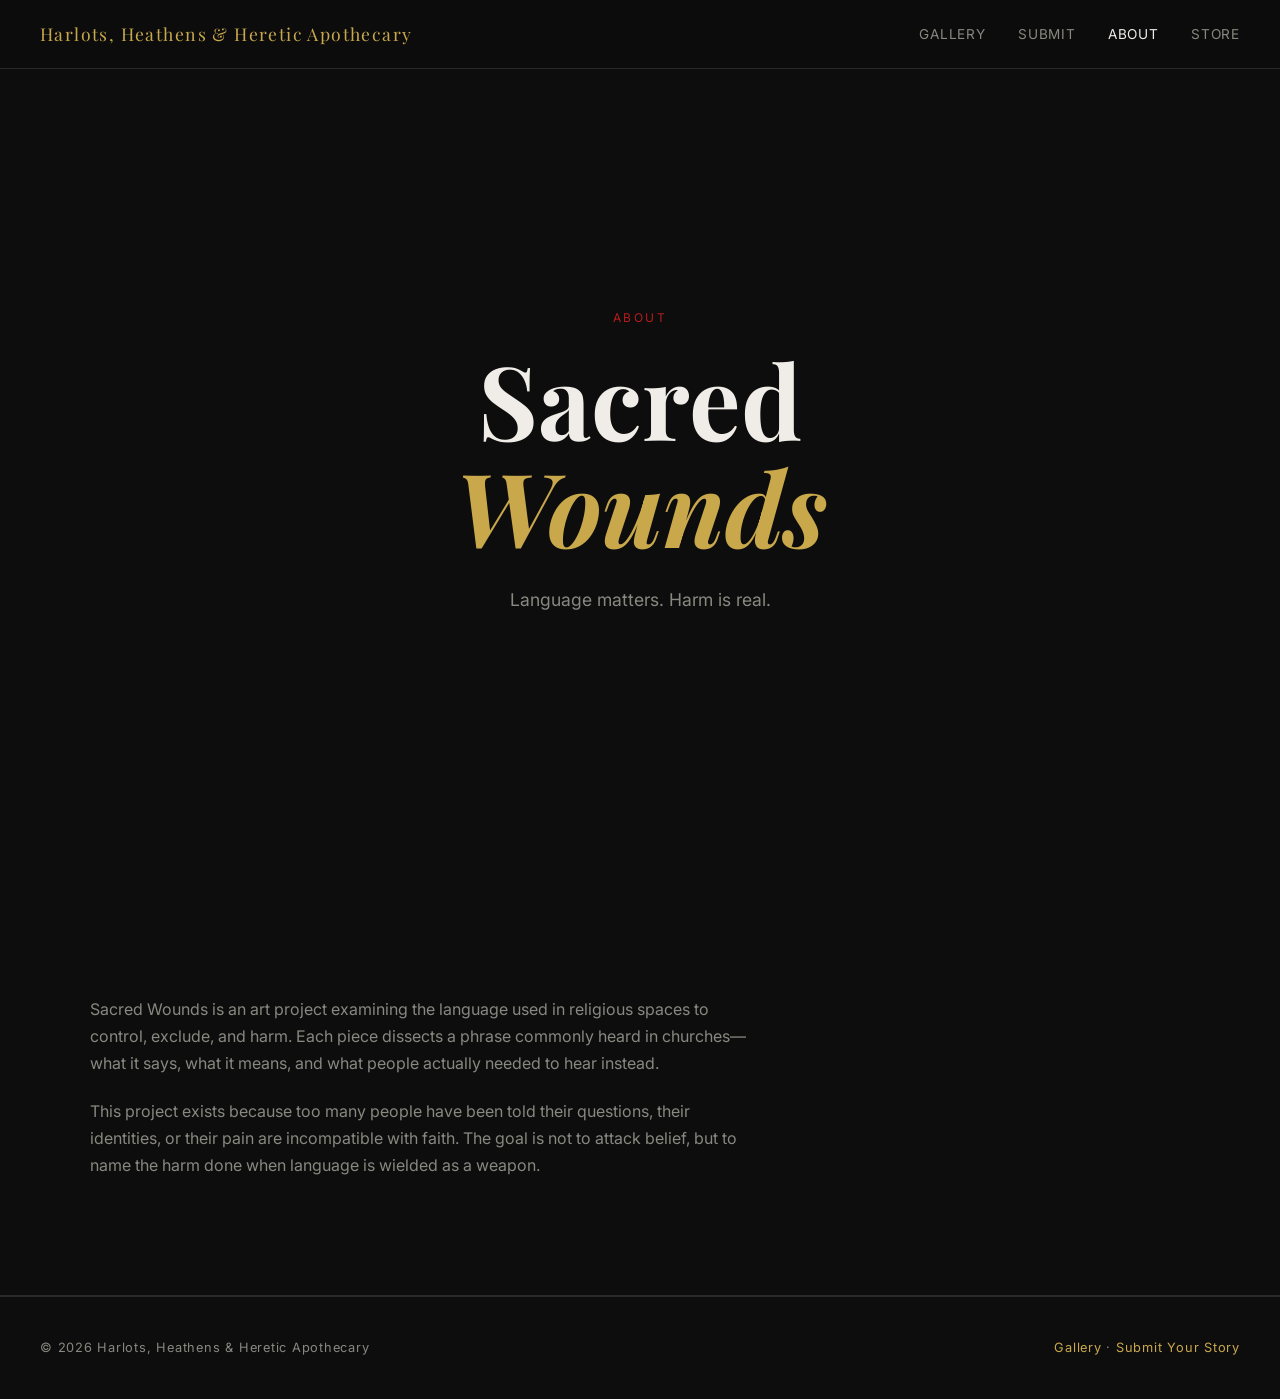
==== about.html @ bd008953 "Create about.html" ====
<!DOCTYPE html>
<html lang="en">
<head>
  <meta charset="UTF-8">
  <meta name="viewport" content="width=device-width, initial-scale=1.0">
  <title>About - Sacred Wounds</title>
  <link rel="preconnect" href="https://fonts.googleapis.com">
  <link href="https://fonts.googleapis.com/css2?family=Playfair+Display:ital,wght@0,400;0,700;1,400&family=Inter:wght@300;400;500&display=swap" rel="stylesheet">
  <link rel="stylesheet" href="style.css">
</head>
<body>
  <nav class="nav">
    <a href="index.html" class="nav-brand">Harlots, Heathens & Heretic Apothecary</a>
    <div class="nav-links">
      <a href="gallery.html">Gallery</a>
      <a href="submit.html">Submit</a>
      <a href="about.html" class="active">About</a>
      <a href="store.html">Store</a>
    </div>
  </nav>

  <section class="hero">
    <div class="hero-inner">
      <p class="eyebrow">About</p>
      <h1>Sacred <em>Wounds</em></h1>
      <p class="hero-sub">Language matters. Harm is real.</p>
    </div>
  </section>

  <section class="section">
    <div class="section-inner">
      <p>Sacred Wounds is an art project examining the language used in religious spaces to control, exclude, and harm. Each piece dissects a phrase commonly heard in churches—what it says, what it means, and what people actually needed to hear instead.</p>
      <p>This project exists because too many people have been told their questions, their identities, or their pain are incompatible with faith. The goal is not to attack belief, but to name the harm done when language is wielded as a weapon.</p>
    </div>
  </section>

  <footer class="footer">
    <p>&copy; 2026 Harlots, Heathens & Heretic Apothecary</p>
    <p><a href="gallery.html">Gallery</a> &middot; <a href="submit.html">Submit Your Story</a></p>
  </footer>
</body>
</html>
---- style.css ----
/* ═══════════════════════════════════════════════════════
   SACRED WOUNDS - CLEAN MULTI-PAGE STYLES
   ═══════════════════════════════════════════════════════ */

/* ── RESET & BASE ── */
*, *::before, *::after {
  box-sizing: border-box;
  margin: 0;
  padding: 0;
}

:root {
  --bg: #0D0D0D;
  --bg2: #141414;
  --bg3: #1A1A1A;
  --border: #2A2A2A;
  --text: #F0EDE8;
  --muted: #888880;
  --red: #B81C1C;
  --gold: #C9A84C;
  --fh: 'Playfair Display', Georgia, serif;
  --fb: 'Inter', system-ui, sans-serif;
}

html {
  scroll-behavior: smooth;
}

body {
  background: var(--bg);
  color: var(--text);
  font-family: var(--fb);
  font-size: 16px;
  line-height: 1.7;
  overflow-x: hidden;
}

/* ── NAVIGATION ── */
.nav {
  position: fixed;
  top: 0;
  left: 0;
  right: 0;
  z-index: 100;
  display: flex;
  justify-content: space-between;
  align-items: center;
  padding: 1.2rem 2.5rem;
  background: rgba(13, 13, 13, 0.95);
  backdrop-filter: blur(12px);
  border-bottom: 1px solid var(--border);
}

.nav-brand {
  font-family: var(--fh);
  font-size: 1.1rem;
  letter-spacing: 0.08em;
  color: var(--gold);
  text-decoration: none;
}

.nav-links {
  display: flex;
  gap: 2rem;
  align-items: center;
}

.nav-links a {
  color: var(--muted);
  text-decoration: none;
  font-size: 0.85rem;
  letter-spacing: 0.06em;
  text-transform: uppercase;
  transition: color 0.2s;
}

.nav-links a:hover,
.nav-links a.active {
  color: var(--text);
}

/* ── HERO SECTIONS ── */
.hero {
  min-height: 100vh;
  display: flex;
  flex-direction: column;
  justify-content: center;
  align-items: center;
  padding: 8rem 2.5rem 4rem;
  position: relative;
  text-align: center;
}

.hero-inner {
  max-width: 720px;
}

.eyebrow {
  font-size: 0.75rem;
  letter-spacing: 0.2em;
  text-transform: uppercase;
  color: var(--red);
  margin-bottom: 1rem;
}

.hero h1 {
  font-family: var(--fh);
  font-size: clamp(3rem, 8vw, 7rem);
  line-height: 1.05;
  font-weight: 700;
  margin-bottom: 1.5rem;
}

.hero h1 em {
  color: var(--gold);
  font-style: italic;
}

.hero-sub {
  color: var(--muted);
  font-size: 1.1rem;
  margin-bottom: 2.5rem;
  line-height: 1.8;
}

.cta-btn {
  display: inline-block;
  padding: 0.85rem 2.2rem;
  border: 1px solid var(--red);
  color: var(--text);
  text-decoration: none;
  font-size: 0.85rem;
  letter-spacing: 0.12em;
  text-transform: uppercase;
  transition: all 0.25s;
}

.cta-btn:hover {
  background: var(--red);
  color: #fff;
}

/* ── SECTIONS ── */
.section {
  padding: 6rem 2.5rem;
  border-bottom: 1px solid var(--border);
}

.section-inner {
  max-width: 1100px;
  margin: 0 auto;
}

.label {
  font-size: 0.7rem;
  letter-spacing: 0.22em;
  text-transform: uppercase;
  color: var(--gold);
  margin-bottom: 0.75rem;
}

.section h2 {
  font-family: var(--fh);
  font-size: clamp(1.8rem, 4vw, 2.5rem);
  font-weight: 400;
  color: var(--text);
  margin-bottom: 2rem;
}

.section p {
  color: var(--muted);
  margin-bottom: 1.25rem;
  max-width: 660px;
}

/* ── GALLERY GRID ── */
.pieces-grid {
  display: grid;
  grid-template-columns: repeat(auto-fill, minmax(320px, 1fr));
  gap: 3rem;
  margin-top: 3rem;
}

.piece-card {
  background: var(--bg2);
  border: 1px solid var(--border);
  overflow: hidden;
  transition: transform 0.3s, border-color 0.3s;
}

.piece-card:hover {
  transform: translateY(-5px);
  border-color: var(--gold);
}

.piece-img {
  width: 100%;
  aspect-ratio: 3/4;
  background: var(--bg3);
  display: flex;
  align-items: center;
  justify-content: center;
  font-size: 2rem;
  color: var(--muted);
}

.piece-img img {
  width: 100%;
  height: 100%;
  object-fit: cover;
}

.piece-info {
  padding: 1.5rem;
}

.piece-label {
  font-size: 0.65rem;
  letter-spacing: 0.15em;
  text-transform: uppercase;
  color: var(--gold);
}

.piece-info h3 {
  font-family: var(--fh);
  font-size: 1.3rem;
  font-weight: 400;
  margin: 0.5rem 0;
}

.piece-theme {
  font-size: 0.85rem;
  color: var(--muted);
  margin-bottom: 0.75rem;
}

.piece-info blockquote {
  font-family: var(--fh);
  font-style: italic;
  font-size: 0.95rem;
  line-height: 1.6;
  color: var(--text);
  margin: 1rem 0;
  padding-left: 1rem;
  border-left: 2px solid var(--red);
}

.piece-desc {
  font-size: 0.88rem;
  line-height: 1.7;
  color: var(--muted);
  margin-bottom: 1.25rem;
}

/* ── CONFESSION WALL FLIP CARDS ── */
.card-grid {
  display: grid;
  grid-template-columns: repeat(auto-fill, minmax(280px, 1fr));
  gap: 2rem;
  margin-top: 3rem;
}

.flip-card {
  height: 300px;
  perspective: 1000px;
  cursor: pointer;
}

.flip-card-inner {
  position: relative;
  width: 100%;
  height: 100%;
  transition: transform 0.6s;
  transform-style: preserve-3d;
}

.flip-card:hover .flip-card-inner {
  transform: rotateY(180deg);
}

.flip-front,
.flip-back {
  position: absolute;
  width: 100%;
  height: 100%;
  backface-visibility: hidden;
  padding: 2rem;
  display: flex;
  flex-direction: column;
  justify-content: center;
}

.flip-front {
  background: var(--bg2);
  border: 1px solid var(--border);
  border-left: 3px solid var(--gold);
}

.flip-back {
  background: var(--bg3);
  border: 1px solid var(--border);
  border-left: 3px solid var(--red);
  transform: rotateY(180deg);
}

.card-quote {
  font-family: var(--fh);
  font-size: 1.1rem;
  font-style: italic;
  line-height: 1.5;
  color: var(--text);
}

.card-back-label {
  font-size: 0.65rem;
  letter-spacing: 0.15em;
  text-transform: uppercase;
  color: var(--red);
  margin-bottom: 0.75rem;
}

.card-back-text {
  font-size: 0.95rem;
  color: var(--text);
  line-height: 1.6;
  margin-bottom: 1.5rem;
}

.card-needed {
  font-size: 0.85rem;
  color: var(--muted);
  line-height: 1.5;
  border-top: 1px solid var(--border);
  padding-top: 1rem;
}

/* ── STORE ── */
.store-grid {
  display: grid;
  grid-template-columns: repeat(auto-fill, minmax(260px, 1fr));
  gap: 2rem;
  margin-top: 3rem;
}

.store-card {
  background: var(--bg2);
  border: 1px solid var(--border);
  overflow: hidden;
  cursor: pointer;
  transition: transform 0.3s, border-color 0.3s;
}

.store-card:hover {
  transform: translateY(-5px);
  border-color: var(--gold);
}

.store-card-img {
  width: 100%;
  aspect-ratio: 4/5;
  background: var(--bg3);
  display: flex;
  align-items: center;
  justify-content: center;
}

.store-card-img img {
  width: 100%;
  height: 100%;
  object-fit: cover;
}

.store-card-body {
  padding: 1.25rem;
}

.store-card-type {
  font-size: 0.65rem;
  letter-spacing: 0.18em;
  text-transform: uppercase;
  color: var(--gold);
  margin-bottom: 0.4rem;
}

.store-card-title {
  font-family: var(--fh);
  font-size: 1rem;
  font-weight: 400;
  margin-bottom: 0.5rem;
}

.store-card-price {
  font-size: 0.9rem;
  color: var(--text);
  font-weight: 500;
}

/* ── FORMS ── */
.form-group {
  display: flex;
  flex-direction: column;
  gap: 0.4rem;
  margin-bottom: 1.25rem;
}

.form-group label {
  font-size: 0.8rem;
  letter-spacing: 0.08em;
  text-transform: uppercase;
  color: var(--muted);
}

.form-group textarea,
.form-group select,
.form-group input[type="text"],
.form-group input[type="email"] {
  background: var(--bg2);
  border: 1px solid var(--border);
  color: var(--text);
  font-family: var(--fb);
  font-size: 0.9rem;
  padding: 0.75rem 1rem;
  resize: vertical;
  outline: none;
  transition: border-color 0.2s;
}

.form-group textarea:focus,
.form-group select:focus,
.form-group input:focus {
  border-color: var(--red);
}

.form-group select {
  cursor: pointer;
}

/* ── BUTTONS ── */
.btn-primary {
  padding: 0.85rem 2rem;
  background: var(--red);
  border: none;
  color: #fff;
  font-family: var(--fb);
  font-size: 0.85rem;
  letter-spacing: 0.1em;
  text-transform: uppercase;
  cursor: pointer;
  transition: opacity 0.2s;
}

.btn-primary:hover {
  opacity: 0.85;
}

.btn-secondary {
  padding: 0.75rem 1.5rem;
  background: transparent;
  border: 1px solid var(--border);
  color: var(--text);
  font-family: var(--fb);
  font-size: 0.85rem;
  letter-spacing: 0.1em;
  text-transform: uppercase;
  cursor: pointer;
  transition: all 0.2s;
}

.btn-secondary:hover {
  background: var(--bg2);
  border-color: var(--gold);
}

/* ── FOOTER ── */
.footer {
  padding: 2.5rem 2.5rem;
  display: flex;
  justify-content: space-between;
  align-items: center;
  border-top: 1px solid var(--border);
  color: var(--muted);
  font-size: 0.8rem;
  letter-spacing: 0.06em;
  flex-wrap: wrap;
  gap: 1rem;
}

.footer a {
  color: var(--gold);
  text-decoration: none;
  transition: opacity 0.2s;
}

.footer a:hover {
  opacity: 0.75;
}

/* ── CART ICON ── */
.cart-icon {
  background: none;
  border: none;
  font-size: 1.5rem;
  cursor: pointer;
  position: relative;
  padding: 0.5rem;
  transition: transform 0.2s;
  color: var(--text);
}

.cart-icon:hover {
  transform: scale(1.1);
}

.cart-badge {
  position: absolute;
  top: 0;
  right: 0;
  background: var(--red);
  color: white;
  border-radius: 50%;
  padding: 0.2rem 0.5rem;
  font-size: 0.7rem;
  font-weight: bold;
}

/* ── MODALS ── */
.modal {
  display: none;
  position: fixed;
  inset: 0;
  z-index: 200;
  background: rgba(0, 0, 0, 0.85);
  backdrop-filter: blur(8px);
  align-items: center;
  justify-content: center;
  padding: 2rem;
}

.modal.open {
  display: flex;
}

.modal-content {
  background: var(--bg2);
  border: 1px solid var(--border);
  max-width: 600px;
  width: 100%;
  max-height: 90vh;
  overflow-y: auto;
  position: relative;
  padding: 2rem;
}

.modal-close {
  position: absolute;
  top: 1rem;
  right: 1rem;
  background: none;
  border: none;
  font-size: 2rem;
  color: var(--text);
  cursor: pointer;
  line-height: 1;
}

.modal-close:hover {
  color: var(--red);
}

/* ── RESPONSIVE ── */
@media (max-width: 768px) {
  .nav {
    padding: 1rem 1.25rem;
  }
  
  .nav-links {
    gap: 1rem;
  }
  
  .nav-links a {
    font-size: 0.75rem;
  }
  
  .hero,
  .section {
    padding: 5rem 1.25rem;
  }
  
  .pieces-grid,
  .card-grid,
  .store-grid {
    grid-template-columns: 1fr;
    gap: 1.5rem;
  }
}
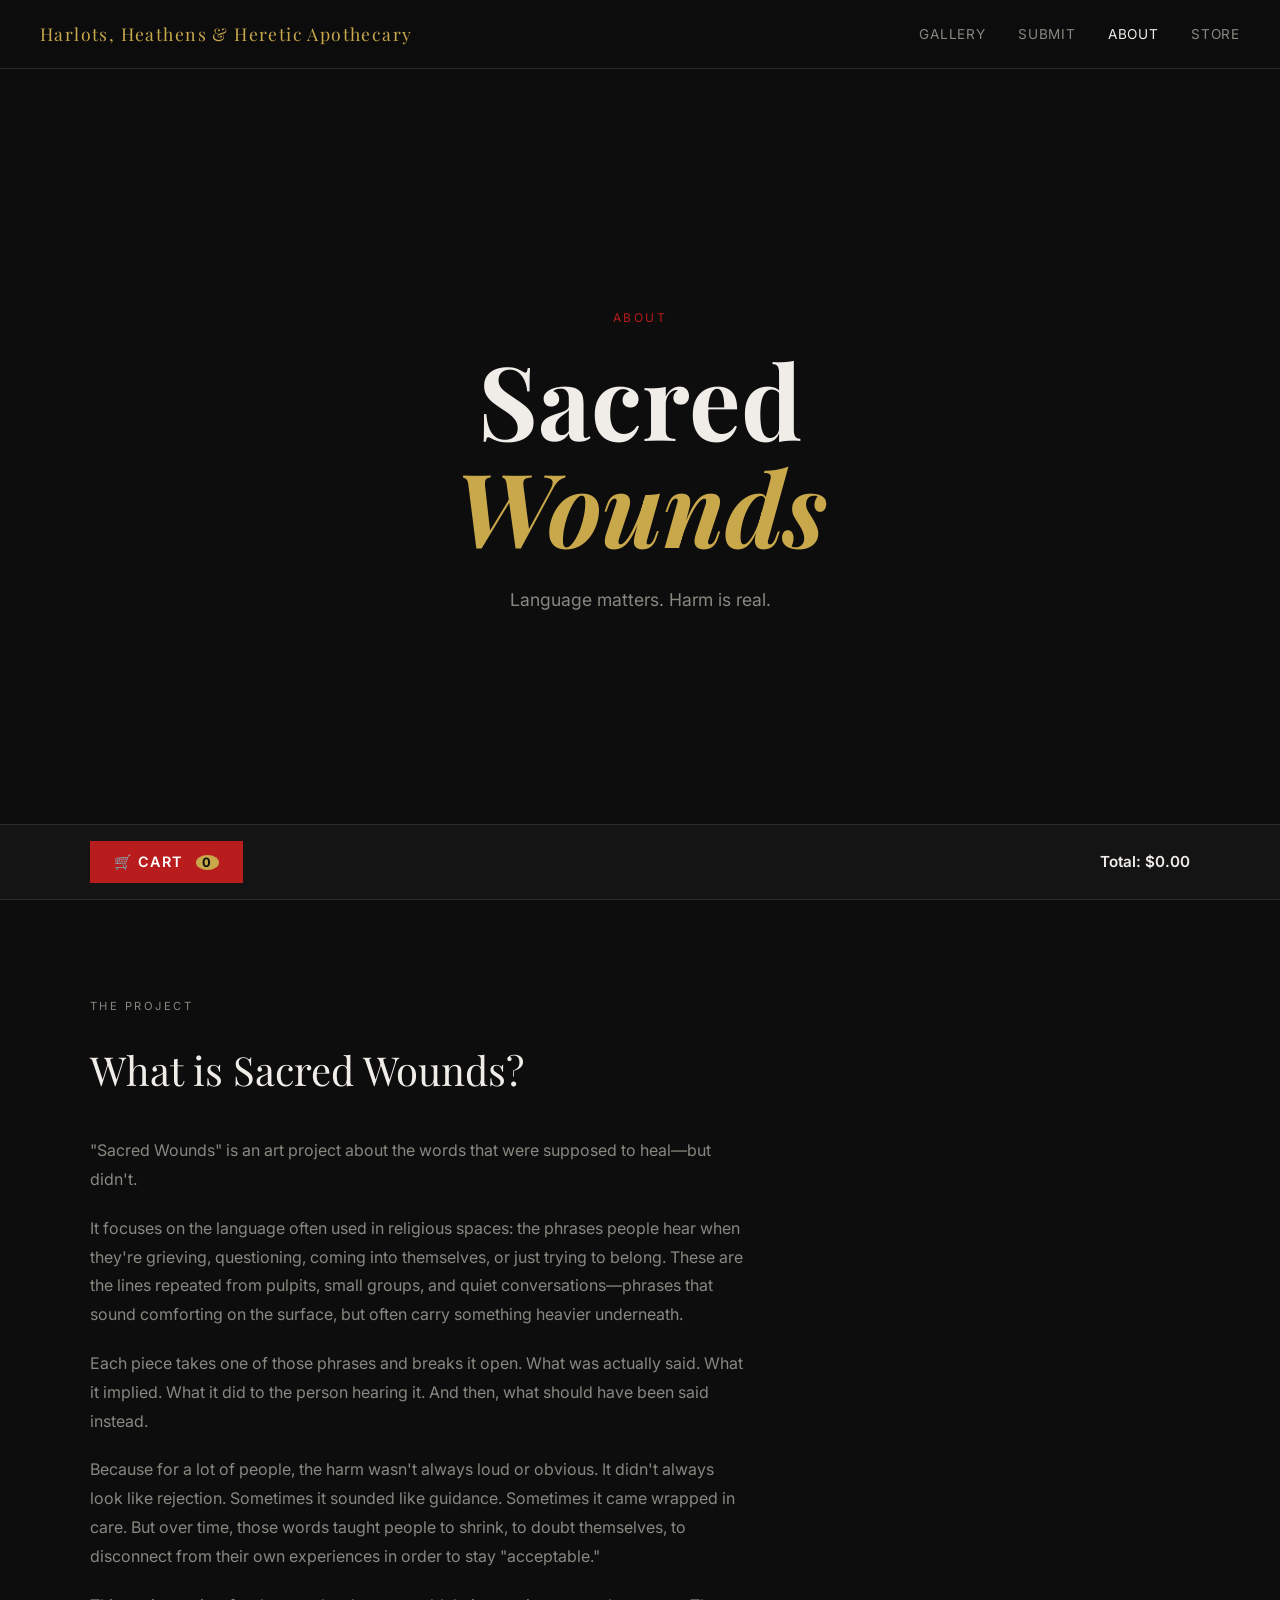
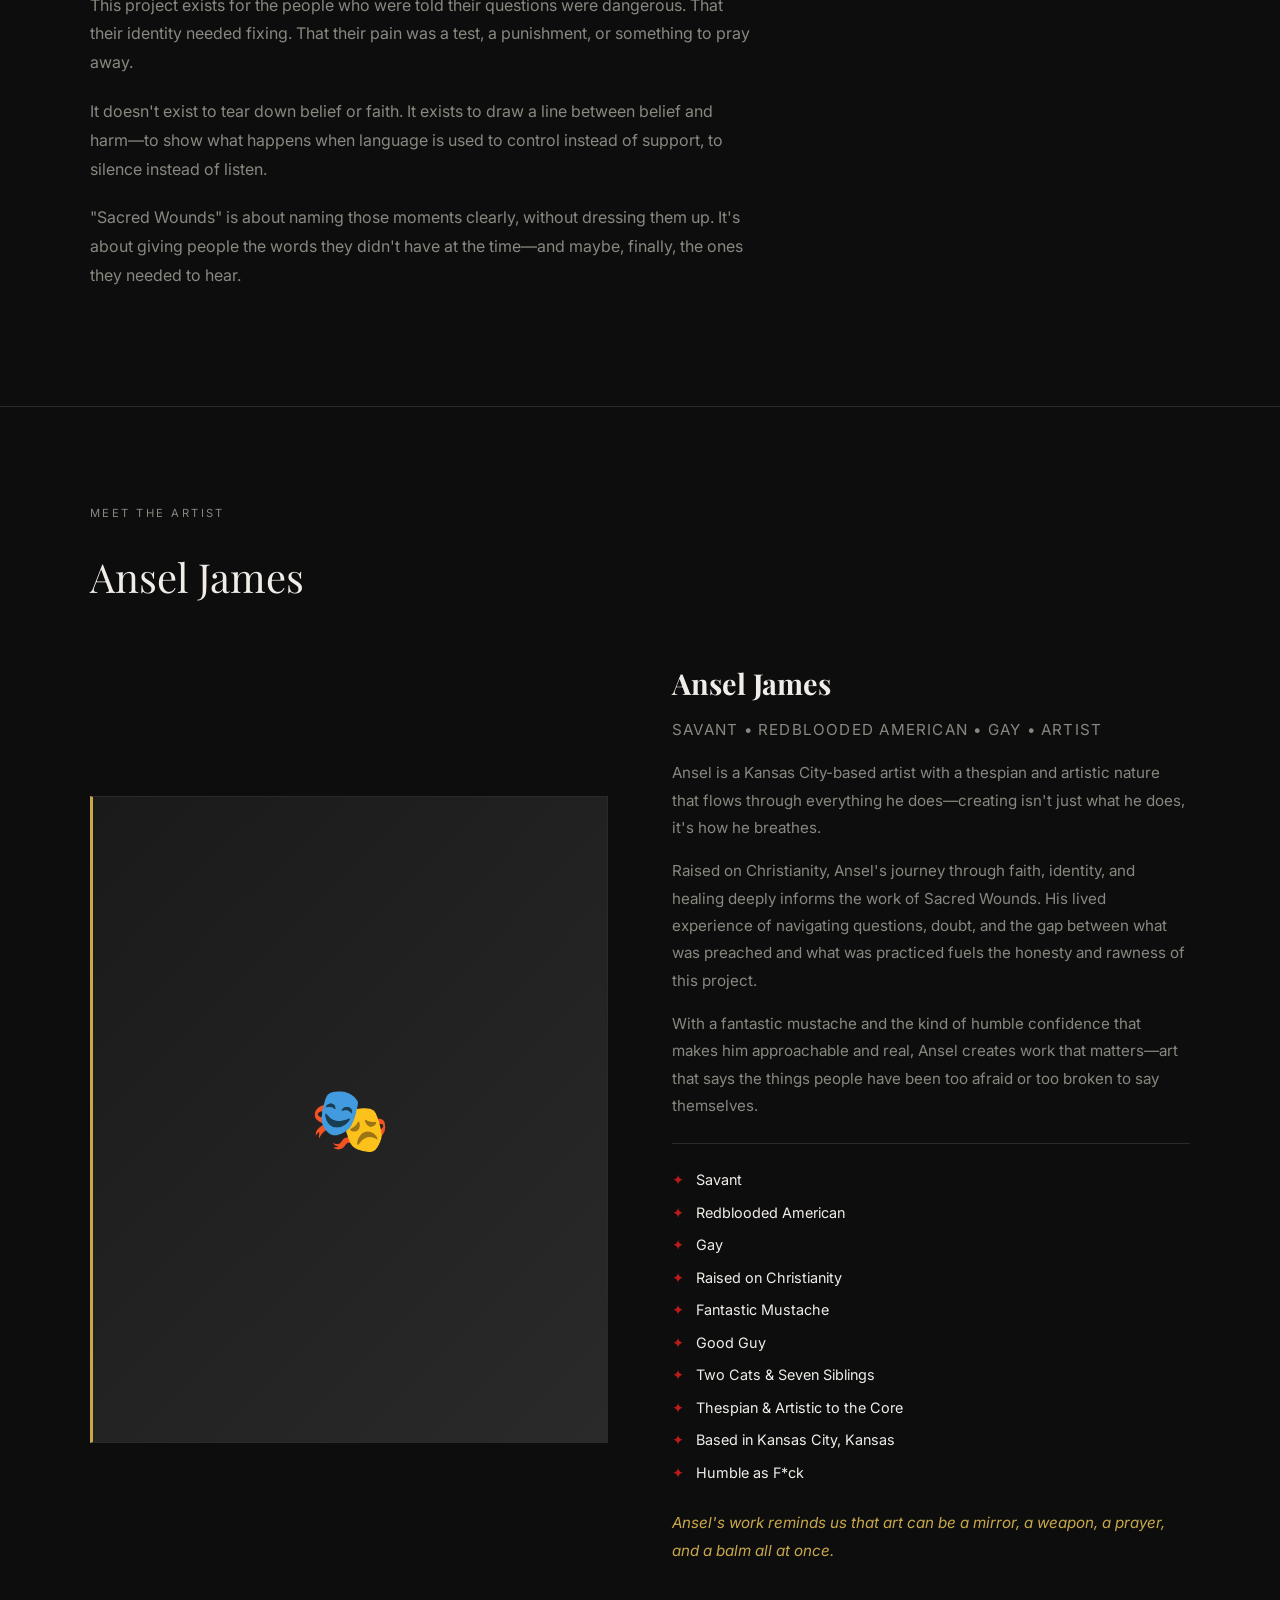
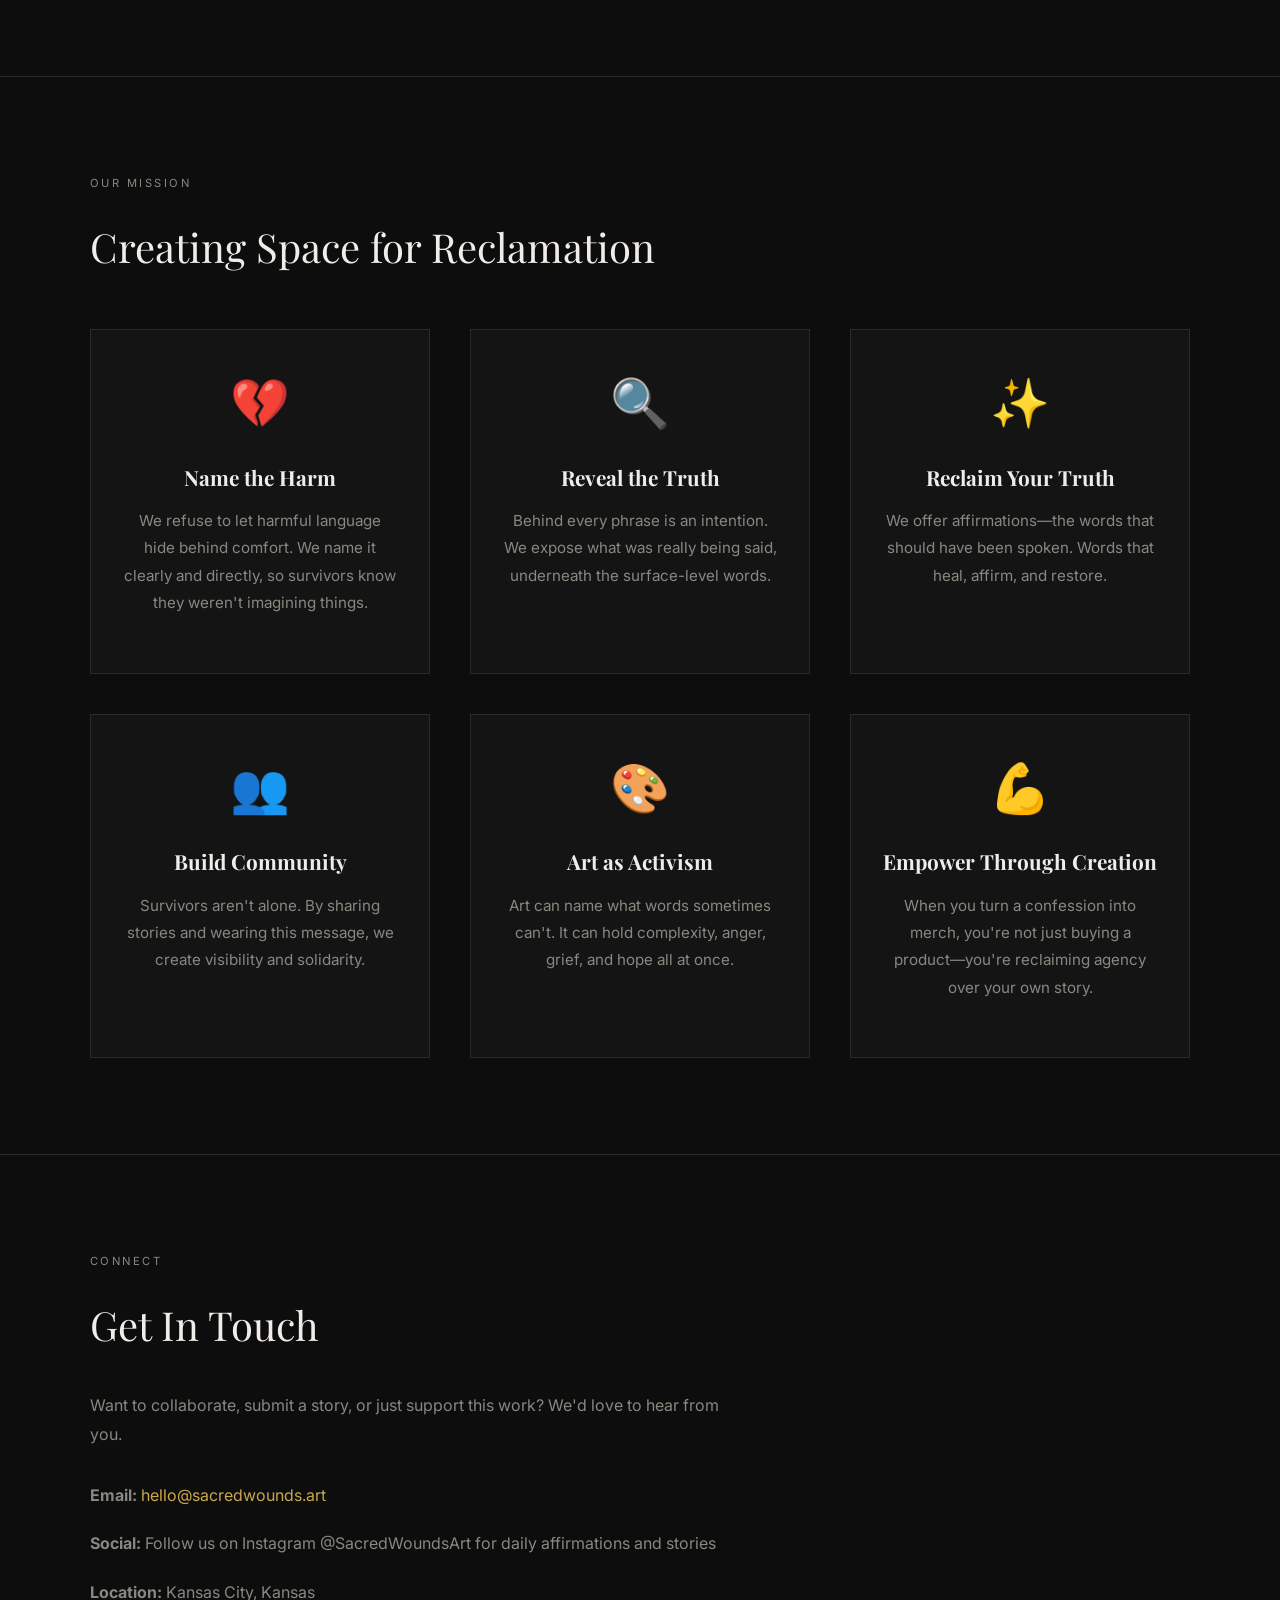
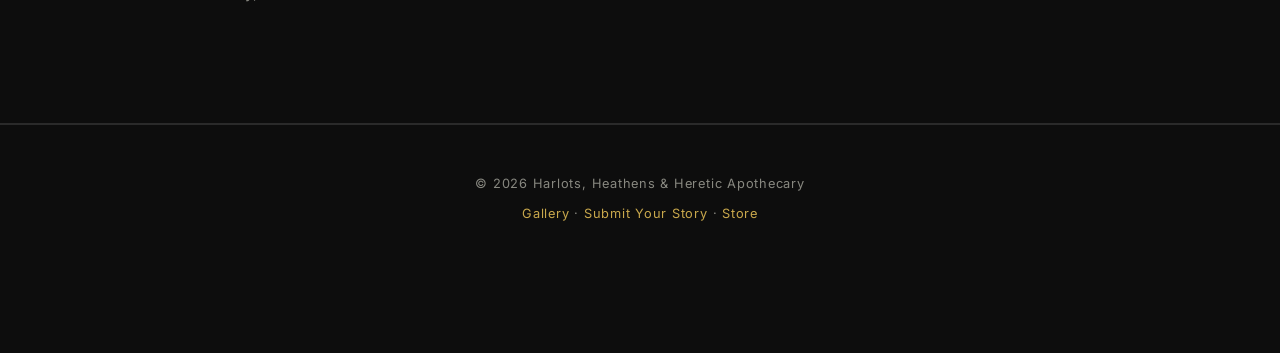
==== commit 2c291423: "Complete about page with full project description and artist bio (Ansel James)" ====
--- a/about.html
+++ b/about.html
@@ -9,6 +9,7 @@
   <link rel="stylesheet" href="style.css">
 </head>
 <body>
+  <!-- Navigation -->
   <nav class="nav">
     <a href="index.html" class="nav-brand">Harlots, Heathens & Heretic Apothecary</a>
     <div class="nav-links">
@@ -19,6 +20,7 @@
     </div>
   </nav>
 
+  <!-- Hero Section -->
   <section class="hero">
     <div class="hero-inner">
       <p class="eyebrow">About</p>
@@ -27,16 +29,135 @@
     </div>
   </section>
 
+  <!-- Project Description Section -->
   <section class="section">
     <div class="section-inner">
-      <p>Sacred Wounds is an art project examining the language used in religious spaces to control, exclude, and harm. Each piece dissects a phrase commonly heard in churches—what it says, what it means, and what people actually needed to hear instead.</p>
-      <p>This project exists because too many people have been told their questions, their identities, or their pain are incompatible with faith. The goal is not to attack belief, but to name the harm done when language is wielded as a weapon.</p>
+      <p class="label">The Project</p>
+      <h2>What is Sacred Wounds?</h2>
+      
+      <p>"Sacred Wounds" is an art project about the words that were supposed to heal—but didn't.</p>
+      
+      <p>It focuses on the language often used in religious spaces: the phrases people hear when they're grieving, questioning, coming into themselves, or just trying to belong. These are the lines repeated from pulpits, small groups, and quiet conversations—phrases that sound comforting on the surface, but often carry something heavier underneath.</p>
+      
+      <p>Each piece takes one of those phrases and breaks it open. What was actually said. What it implied. What it did to the person hearing it. And then, what should have been said instead.</p>
+      
+      <p>Because for a lot of people, the harm wasn't always loud or obvious. It didn't always look like rejection. Sometimes it sounded like guidance. Sometimes it came wrapped in care. But over time, those words taught people to shrink, to doubt themselves, to disconnect from their own experiences in order to stay "acceptable."</p>
+      
+      <p>This project exists for the people who were told their questions were dangerous. That their identity needed fixing. That their pain was a test, a punishment, or something to pray away.</p>
+      
+      <p>It doesn't exist to tear down belief or faith. It exists to draw a line between belief and harm—to show what happens when language is used to control instead of support, to silence instead of listen.</p>
+      
+      <p>"Sacred Wounds" is about naming those moments clearly, without dressing them up. It's about giving people the words they didn't have at the time—and maybe, finally, the ones they needed to hear.</p>
     </div>
   </section>
 
-  <footer class="footer">
+  <!-- Artist Section -->
+  <section class="section">
+    <div class="section-inner">
+      <p class="label">Meet the Artist</p>
+      <h2>Ansel James</h2>
+      
+      <div class="artist-section">
+        <div class="artist-image">🎭</div>
+        
+        <div class="artist-bio">
+          <h3>Ansel James</h3>
+          <p class="artist-tagline">Savant • Redblooded American • Gay • Artist</p>
+          
+          <p>Ansel is a Kansas City-based artist with a thespian and artistic nature that flows through everything he does—creating isn't just what he does, it's how he breathes.</p>
+          
+          <p>Raised on Christianity, Ansel's journey through faith, identity, and healing deeply informs the work of Sacred Wounds. His lived experience of navigating questions, doubt, and the gap between what was preached and what was practiced fuels the honesty and rawness of this project.</p>
+          
+          <p>With a fantastic mustache and the kind of humble confidence that makes him approachable and real, Ansel creates work that matters—art that says the things people have been too afraid or too broken to say themselves.</p>
+          
+          <ul class="artist-traits">
+            <li>Savant</li>
+            <li>Redblooded American</li>
+            <li>Gay</li>
+            <li>Raised on Christianity</li>
+            <li>Fantastic Mustache</li>
+            <li>Good Guy</li>
+            <li>Two Cats & Seven Siblings</li>
+            <li>Thespian & Artistic to the Core</li>
+            <li>Based in Kansas City, Kansas</li>
+            <li>Humble as F*ck</li>
+          </ul>
+          
+          <p style="margin-top: 1.5rem; font-style: italic; color: var(--gold);">Ansel's work reminds us that art can be a mirror, a weapon, a prayer, and a balm all at once.</p>
+        </div>
+      </div>
+    </div>
+  </section>
+
+  <!-- Mission Section -->
+  <section class="section">
+    <div class="section-inner">
+      <p class="label">Our Mission</p>
+      <h2>Creating Space for Reclamation</h2>
+      
+      <div class="featured-grid">
+        <div class="feature-card">
+          <div class="feature-icon">💔</div>
+          <h3>Name the Harm</h3>
+          <p>We refuse to let harmful language hide behind comfort. We name it clearly and directly, so survivors know they weren't imagining things.</p>
+        </div>
+        
+        <div class="feature-card">
+          <div class="feature-icon">🔍</div>
+          <h3>Reveal the Truth</h3>
+          <p>Behind every phrase is an intention. We expose what was really being said, underneath the surface-level words.</p>
+        </div>
+        
+        <div class="feature-card">
+          <div class="feature-icon">✨</div>
+          <h3>Reclaim Your Truth</h3>
+          <p>We offer affirmations—the words that should have been spoken. Words that heal, affirm, and restore.</p>
+        </div>
+        
+        <div class="feature-card">
+          <div class="feature-icon">👥</div>
+          <h3>Build Community</h3>
+          <p>Survivors aren't alone. By sharing stories and wearing this message, we create visibility and solidarity.</p>
+        </div>
+        
+        <div class="feature-card">
+          <div class="feature-icon">🎨</div>
+          <h3>Art as Activism</h3>
+          <p>Art can name what words sometimes can't. It can hold complexity, anger, grief, and hope all at once.</p>
+        </div>
+        
+        <div class="feature-card">
+          <div class="feature-icon">💪</div>
+          <h3>Empower Through Creation</h3>
+          <p>When you turn a confession into merch, you're not just buying a product—you're reclaiming agency over your own story.</p>
+        </div>
+      </div>
+    </div>
+  </section>
+
+  <!-- Contact Section -->
+  <section class="section">
+    <div class="section-inner">
+      <p class="label">Connect</p>
+      <h2>Get In Touch</h2>
+      
+      <p>Want to collaborate, submit a story, or just support this work? We'd love to hear from you.</p>
+      
+      <div style="margin-top: 2rem;">
+        <p><strong>Email:</strong> <a href="mailto:hello@sacredwounds.art" style="color: var(--gold); text-decoration: none;">hello@sacredwounds.art</a></p>
+        <p><strong>Social:</strong> Follow us on Instagram @SacredWoundsArt for daily affirmations and stories</p>
+        <p><strong>Location:</strong> Kansas City, Kansas</p>
+      </div>
+    </div>
+  </section>
+
+  <!-- Persistent Cart Bar -->
+  <script src="script.js"></script>
+
+  <!-- Footer -->
+  <footer>
     <p>&copy; 2026 Harlots, Heathens & Heretic Apothecary</p>
-    <p><a href="gallery.html">Gallery</a> &middot; <a href="submit.html">Submit Your Story</a></p>
+    <p><a href="gallery.html">Gallery</a> &middot; <a href="submit.html">Submit Your Story</a> &middot; <a href="store.html">Store</a></p>
   </footer>
 </body>
 </html>
--- a/style.css
+++ b/style.css
@@ -33,6 +33,7 @@
   font-size: 16px;
   line-height: 1.7;
   overflow-x: hidden;
+  padding-bottom: 80px; /* Space for persistent cart */
 }
 
 /* ── NAVIGATION ── */
@@ -79,6 +80,69 @@
   color: var(--text);
 }
 
+/* ── PERSISTENT CART BAR ── */
+.cart-bar {
+  position: fixed;
+  bottom: 0;
+  left: 0;
+  right: 0;
+  z-index: 99;
+  background: var(--bg2);
+  border-top: 1px solid var(--border);
+  border-bottom: 1px solid var(--border);
+  padding: 1rem 2.5rem;
+  display: flex;
+  justify-content: space-between;
+  align-items: center;
+}
+
+.cart-bar-content {
+  max-width: 1100px;
+  width: 100%;
+  margin: 0 auto;
+  display: flex;
+  justify-content: space-between;
+  align-items: center;
+  gap: 2rem;
+}
+
+.cart-bar-btn {
+  padding: 0.75rem 1.5rem;
+  background: var(--red);
+  border: none;
+  color: #fff;
+  font-family: var(--fb);
+  font-size: 0.9rem;
+  letter-spacing: 0.08em;
+  text-transform: uppercase;
+  cursor: pointer;
+  transition: all 0.2s;
+  font-weight: 600;
+}
+
+.cart-bar-btn:hover {
+  opacity: 0.85;
+}
+
+#cart-count-bar {
+  display: inline-block;
+  min-width: 20px;
+  text-align: center;
+  background: var(--gold);
+  color: var(--bg);
+  border-radius: 50%;
+  padding: 0 0.4rem;
+  font-size: 0.8rem;
+  font-weight: bold;
+  margin-left: 0.5rem;
+}
+
+.cart-total-bar {
+  font-size: 0.95rem;
+  color: var(--text);
+  font-weight: 600;
+}
+
 /* ── HERO SECTIONS ── */
 .hero {
   min-height: 100vh;
@@ -140,6 +204,17 @@
   color: #fff;
 }
 
+.cta-btn-secondary {
+  border-color: var(--gold);
+  color: var(--gold);
+  margin-left: 1rem;
+}
+
+.cta-btn-secondary:hover {
+  background: var(--gold);
+  color: var(--bg);
+}
+
 /* ── SECTIONS ── */
 .section {
   padding: 6rem 2.5rem;
@@ -171,13 +246,212 @@
   color: var(--muted);
   margin-bottom: 1.25rem;
   max-width: 660px;
+  line-height: 1.8;
+}
+
+/* ── FEATURED GRID (Mockups) ── */
+.featured-grid {
+  display: grid;
+  grid-template-columns: repeat(auto-fit, minmax(300px, 1fr));
+  gap: 2.5rem;
+  margin-top: 3rem;
+}
+
+.feature-card {
+  background: var(--bg2);
+  border: 1px solid var(--border);
+  padding: 2rem;
+  text-align: center;
+  transition: all 0.3s;
+}
+
+.feature-card:hover {
+  border-color: var(--gold);
+  transform: translateY(-5px);
+}
+
+.feature-icon {
+  font-size: 3rem;
+  margin-bottom: 1rem;
+  display: block;
+}
+
+.feature-card h3 {
+  font-family: var(--fh);
+  font-size: 1.3rem;
+  margin-bottom: 0.75rem;
+  color: var(--text);
+}
+
+.feature-card p {
+  font-size: 0.95rem;
+  color: var(--muted);
+  margin-bottom: 1.5rem;
+  max-width: 100%;
+}
+
+.feature-link {
+  color: var(--gold);
+  text-decoration: none;
+  font-size: 0.9rem;
+  letter-spacing: 0.08em;
+  text-transform: uppercase;
+  transition: color 0.2s;
+}
+
+.feature-link:hover {
+  color: var(--red);
+}
+
+/* ── STEPS GRID ── */
+.steps-grid {
+  display: grid;
+  grid-template-columns: repeat(auto-fit, minmax(220px, 1fr));
+  gap: 2rem;
+  margin-top: 3rem;
+}
+
+.step {
+  position: relative;
+  padding: 2rem;
+  background: var(--bg2);
+  border: 1px solid var(--border);
+  border-left: 3px solid var(--gold);
+}
+
+.step-number {
+  position: absolute;
+  top: -15px;
+  left: 20px;
+  width: 50px;
+  height: 50px;
+  background: var(--red);
+  border: 2px solid var(--bg);
+  border-radius: 50%;
+  display: flex;
+  align-items: center;
+  justify-content: center;
+  font-family: var(--fh);
+  font-size: 1.5rem;
+  font-weight: bold;
+  color: #fff;
+}
+
+.step h3 {
+  font-family: var(--fh);
+  font-size: 1.2rem;
+  margin-top: 1.5rem;
+  margin-bottom: 0.75rem;
+}
+
+.step p {
+  font-size: 0.9rem;
+  color: var(--muted);
+}
+
+/* ── FEATURED QUOTE SECTION ── */
+.featured-quote-section {
+  background: linear-gradient(135deg, var(--bg3) 0%, var(--bg2) 100%);
+  text-align: center;
+}
+
+.featured-quote {
+  font-family: var(--fh);
+  font-size: 2rem;
+  font-style: italic;
+  color: var(--text);
+  line-height: 1.6;
+  margin-bottom: 1.5rem;
+}
+
+.quote-attribution {
+  color: var(--gold);
+  font-size: 0.95rem;
+  letter-spacing: 0.08em;
+  text-transform: uppercase;
+}
+
+/* ── CTA SECTION ── */
+.cta-section {
+  text-align: center;
+}
+
+.cta-buttons {
+  display: flex;
+  gap: 1.5rem;
+  justify-content: center;
+  margin-top: 2rem;
+  flex-wrap: wrap;
+}
+
+/* ── ARTIST BIO SECTION ── */
+.artist-section {
+  display: grid;
+  grid-template-columns: 1fr 1fr;
+  gap: 4rem;
+  align-items: center;
+  margin-top: 3rem;
+}
+
+.artist-image {
+  width: 100%;
+  aspect-ratio: 4/5;
+  background: linear-gradient(135deg, var(--bg3) 0%, var(--border) 100%);
+  border: 1px solid var(--border);
+  border-left: 3px solid var(--gold);
+  display: flex;
+  align-items: center;
+  justify-content: center;
+  font-size: 4rem;
+  color: var(--muted);
+}
+
+.artist-bio h3 {
+  font-family: var(--fh);
+  font-size: 1.8rem;
+  margin-bottom: 0.5rem;
+  color: var(--text);
+}
+
+.artist-tagline {
+  color: var(--gold);
+  font-size: 0.95rem;
+  letter-spacing: 0.08em;
+  text-transform: uppercase;
+  margin-bottom: 1.5rem;
+}
+
+.artist-bio p {
+  color: var(--muted);
+  margin-bottom: 1rem;
+  font-size: 0.95rem;
+  line-height: 1.8;
+}
+
+.artist-traits {
+  list-style: none;
+  margin-top: 1.5rem;
+  padding-top: 1.5rem;
+  border-top: 1px solid var(--border);
+}
+
+.artist-traits li {
+  color: var(--text);
+  margin-bottom: 0.5rem;
+  font-size: 0.9rem;
+}
+
+.artist-traits li::before {
+  content: '✦ ';
+  color: var(--red);
+  margin-right: 0.5rem;
 }
 
 /* ── GALLERY GRID ── */
 .pieces-grid {
   display: grid;
-  grid-template-columns: repeat(auto-fill, minmax(320px, 1fr));
-  gap: 3rem;
+  grid-template-columns: repeat(auto-fill, minmax(280px, 1fr));
+  gap: 2.5rem;
   margin-top: 3rem;
 }
 
@@ -186,22 +460,31 @@
   border: 1px solid var(--border);
   overflow: hidden;
   transition: transform 0.3s, border-color 0.3s;
+  cursor: pointer;
 }
 
 .piece-card:hover {
-  transform: translateY(-5px);
+  transform: translateY(-8px);
   border-color: var(--gold);
 }
 
 .piece-img {
   width: 100%;
   aspect-ratio: 3/4;
-  background: var(--bg3);
+  background: linear-gradient(135deg, var(--bg3) 0%, var(--bg) 100%);
   display: flex;
   align-items: center;
   justify-content: center;
-  font-size: 2rem;
-  color: var(--muted);
+  font-size: 3rem;
+  color: var(--muted);
+  position: relative;
+  overflow: hidden;
+}
+
+.piece-img::before {
+  content: '✦';
+  position: absolute;
+  opacity: 0.3;
 }
 
 .piece-img img {
@@ -211,7 +494,7 @@
 }
 
 .piece-info {
-  padding: 1.5rem;
+  padding: 1.75rem;
 }
 
 .piece-label {
@@ -219,6 +502,7 @@
   letter-spacing: 0.15em;
   text-transform: uppercase;
   color: var(--gold);
+  margin-bottom: 0.5rem;
 }
 
 .piece-info h3 {
@@ -226,6 +510,7 @@
   font-size: 1.3rem;
   font-weight: 400;
   margin: 0.5rem 0;
+  color: var(--text);
 }
 
 .piece-theme {
@@ -261,77 +546,94 @@
 }
 
 .flip-card {
-  height: 300px;
+  height: 320px;
+  cursor: pointer;
   perspective: 1000px;
-  cursor: pointer;
 }
 
 .flip-card-inner {
   position: relative;
   width: 100%;
   height: 100%;
-  transition: transform 0.6s;
+  transition: transform 0.6s cubic-bezier(0.68, -0.55, 0.265, 1.55);
   transform-style: preserve-3d;
 }
 
-.flip-card:hover .flip-card-inner {
+.flip-card:hover .flip-card-inner,
+.flip-card-inner.flipped {
   transform: rotateY(180deg);
 }
 
-.flip-front,
-.flip-back {
+.flip-card-front,
+.flip-card-back {
   position: absolute;
   width: 100%;
   height: 100%;
   backface-visibility: hidden;
-  padding: 2rem;
+  -webkit-backface-visibility: hidden;
   display: flex;
   flex-direction: column;
   justify-content: center;
-}
-
-.flip-front {
+  align-items: center;
+  padding: 2rem;
+  border: 1px solid var(--border);
+  text-align: center;
+}
+
+.flip-card-front {
   background: var(--bg2);
-  border: 1px solid var(--border);
   border-left: 3px solid var(--gold);
-}
-
-.flip-back {
+  color: var(--text);
+}
+
+.flip-card-back {
   background: var(--bg3);
-  border: 1px solid var(--border);
   border-left: 3px solid var(--red);
+  color: var(--text);
   transform: rotateY(180deg);
 }
 
 .card-quote {
   font-family: var(--fh);
-  font-size: 1.1rem;
+  font-size: 1.15rem;
   font-style: italic;
-  line-height: 1.5;
-  color: var(--text);
-}
-
-.card-back-label {
-  font-size: 0.65rem;
-  letter-spacing: 0.15em;
-  text-transform: uppercase;
-  color: var(--red);
-  margin-bottom: 0.75rem;
-}
-
-.card-back-text {
+  line-height: 1.6;
+  color: var(--text);
+  text-align: center;
+  margin: 0;
+}
+
+.card-meaning {
   font-size: 0.95rem;
   color: var(--text);
   line-height: 1.6;
-  margin-bottom: 1.5rem;
+  margin: 0 0 1.25rem 0;
+  text-align: center;
 }
 
 .card-needed {
-  font-size: 0.85rem;
+  font-size: 0.8rem;
   color: var(--muted);
   line-height: 1.5;
   border-top: 1px solid var(--border);
   padding-top: 1rem;
+  width: 100%;
+}
+
+.needed-label {
+  display: block;
+  font-size: 0.65rem;
+  letter-spacing: 0.15em;
+  text-transform: uppercase;
+  color: var(--gold);
+  margin-bottom: 0.5rem;
+}
+
+.card-needed p {
+  margin: 0;
+  color: var(--text);
+  font-style: italic;
+  font-size: 0.85rem;
 }
 
 /* ── STORE ── */
@@ -355,26 +657,21 @@
   border-color: var(--gold);
 }
 
-.store-card-img {
+.store-card-image {
   width: 100%;
   aspect-ratio: 4/5;
   background: var(--bg3);
   display: flex;
   align-items: center;
   justify-content: center;
-}
-
-.store-card-img img {
-  width: 100%;
-  height: 100%;
   object-fit: cover;
 }
 
-.store-card-body {
+.store-card-content {
   padding: 1.25rem;
 }
 
-.store-card-type {
+.store-card-category {
   font-size: 0.65rem;
   letter-spacing: 0.18em;
   text-transform: uppercase;
@@ -382,7 +679,7 @@
   margin-bottom: 0.4rem;
 }
 
-.store-card-title {
+.store-card h3 {
   font-family: var(--fh);
   font-size: 1rem;
   font-weight: 400;
@@ -393,6 +690,13 @@
   font-size: 0.9rem;
   color: var(--text);
   font-weight: 500;
+  margin-bottom: 0.5rem;
+}
+
+.store-card-description {
+  font-size: 0.85rem;
+  color: var(--muted);
+  margin-bottom: 1rem;
 }
 
 /* ── FORMS ── */
@@ -407,13 +711,15 @@
   font-size: 0.8rem;
   letter-spacing: 0.08em;
   text-transform: uppercase;
-  color: var(--muted);
+  color: var(--gold);
+  font-weight: 600;
 }
 
 .form-group textarea,
 .form-group select,
 .form-group input[type="text"],
-.form-group input[type="email"] {
+.form-group input[type="email"],
+.form-group input[type="number"] {
   background: var(--bg2);
   border: 1px solid var(--border);
   color: var(--text);
@@ -447,6 +753,7 @@
   text-transform: uppercase;
   cursor: pointer;
   transition: opacity 0.2s;
+  font-weight: 600;
 }
 
 .btn-primary:hover {
@@ -471,28 +778,45 @@
   border-color: var(--gold);
 }
 
+.btn-remove {
+  padding: 0.5rem 1rem;
+  background: transparent;
+  border: 1px solid var(--red);
+  color: var(--red);
+  font-size: 0.75rem;
+  letter-spacing: 0.08em;
+  text-transform: uppercase;
+  cursor: pointer;
+  transition: all 0.2s;
+}
+
+.btn-remove:hover {
+  background: var(--red);
+  color: #fff;
+}
+
 /* ── FOOTER ── */
-.footer {
+footer {
   padding: 2.5rem 2.5rem;
-  display: flex;
-  justify-content: space-between;
-  align-items: center;
+  text-align: center;
   border-top: 1px solid var(--border);
   color: var(--muted);
   font-size: 0.8rem;
   letter-spacing: 0.06em;
-  flex-wrap: wrap;
-  gap: 1rem;
-}
-
-.footer a {
+}
+
+footer a {
   color: var(--gold);
   text-decoration: none;
   transition: opacity 0.2s;
 }
 
-.footer a:hover {
+footer a:hover {
   opacity: 0.75;
+}
+
+footer p {
+  margin: 0.5rem 0;
 }
 
 /* ── CART ICON ── */
@@ -511,7 +835,7 @@
   transform: scale(1.1);
 }
 
-.cart-badge {
+.cart-count {
   position: absolute;
   top: 0;
   right: 0;
@@ -529,11 +853,12 @@
   position: fixed;
   inset: 0;
   z-index: 200;
-  background: rgba(0, 0, 0, 0.85);
+  background: rgba(0, 0, 0, 0.90);
   backdrop-filter: blur(8px);
   align-items: center;
   justify-content: center;
   padding: 2rem;
+  overflow-y: auto;
 }
 
 .modal.open {
@@ -545,30 +870,87 @@
   border: 1px solid var(--border);
   max-width: 600px;
   width: 100%;
-  max-height: 90vh;
+  max-height: 85vh;
   overflow-y: auto;
   position: relative;
-  padding: 2rem;
+  padding: 2.5rem;
+}
+
+.modal-body {
+  display: flex;
+  flex-direction: column;
+  align-items: center;
+  gap: 1rem;
 }
 
 .modal-close {
   position: absolute;
-  top: 1rem;
-  right: 1rem;
+  top: 1.5rem;
+  right: 1.5rem;
   background: none;
   border: none;
-  font-size: 2rem;
+  font-size: 2.5rem;
   color: var(--text);
   cursor: pointer;
   line-height: 1;
+  transition: color 0.2s;
 }
 
 .modal-close:hover {
   color: var(--red);
 }
 
+.modal-content h2 {
+  font-family: var(--fh);
+  font-size: 1.8rem;
+  margin-bottom: 1.5rem;
+  text-align: center;
+}
+
+.cart-item {
+  display: flex;
+  gap: 1rem;
+  padding: 1rem;
+  border-bottom: 1px solid var(--border);
+  align-items: flex-start;
+  width: 100%;
+}
+
+.cart-item img {
+  width: 60px;
+  height: 60px;
+  object-fit: cover;
+  border: 1px solid var(--border);
+}
+
+.cart-item-details {
+  flex: 1;
+}
+
+.cart-item-details h4 {
+  font-size: 0.9rem;
+  margin-bottom: 0.25rem;
+  font-family: var(--fh);
+}
+
+.cart-item-details p {
+  font-size: 0.8rem;
+  color: var(--muted);
+  margin: 0.25rem 0;
+}
+
+.cart-item-price {
+  font-weight: 600 !important;
+  color: var(--gold) !important;
+  font-size: 0.95rem !important;
+}
+
 /* ── RESPONSIVE ── */
 @media (max-width: 768px) {
+  body {
+    padding-bottom: 100px;
+  }
+
   .nav {
     padding: 1rem 1.25rem;
   }
@@ -585,11 +967,92 @@
   .section {
     padding: 5rem 1.25rem;
   }
+
+  .cart-bar {
+    padding: 0.75rem 1.25rem;
+  }
+
+  .cart-bar-content {
+    flex-direction: column;
+    gap: 0.75rem;
+  }
+
+  .cart-total-bar {
+    font-size: 0.85rem;
+  }
   
   .pieces-grid,
   .card-grid,
-  .store-grid {
+  .store-grid,
+  .featured-grid,
+  .steps-grid {
     grid-template-columns: 1fr;
     gap: 1.5rem;
   }
-}
+
+  .artist-section {
+    grid-template-columns: 1fr;
+    gap: 2rem;
+  }
+
+  .cta-buttons {
+    flex-direction: column;
+    align-items: center;
+  }
+
+  .cta-btn-secondary {
+    margin-left: 0;
+  }
+
+  .modal-content {
+    max-width: 95vw;
+    padding: 1.5rem;
+  }
+
+  .modal-close {
+    top: 1rem;
+    right: 1rem;
+    font-size: 2rem;
+  }
+
+  .flip-card {
+    height: 280px;
+  }
+
+  .card-quote {
+    font-size: 1rem;
+  }
+
+  .card-meaning {
+    font-size: 0.85rem;
+  }
+
+  .featured-quote {
+    font-size: 1.5rem;
+  }
+}
+
+@media (max-width: 480px) {
+  .cart-bar-btn {
+    padding: 0.6rem 1rem;
+    font-size: 0.8rem;
+  }
+
+  .flip-card-front,
+  .flip-card-back {
+    padding: 1.5rem;
+  }
+
+  .piece-info,
+  .store-card-content {
+    padding: 1rem;
+  }
+
+  .featured-quote {
+    font-size: 1.2rem;
+  }
+
+  .hero h1 {
+    font-size: 2rem;
+  }
+}
